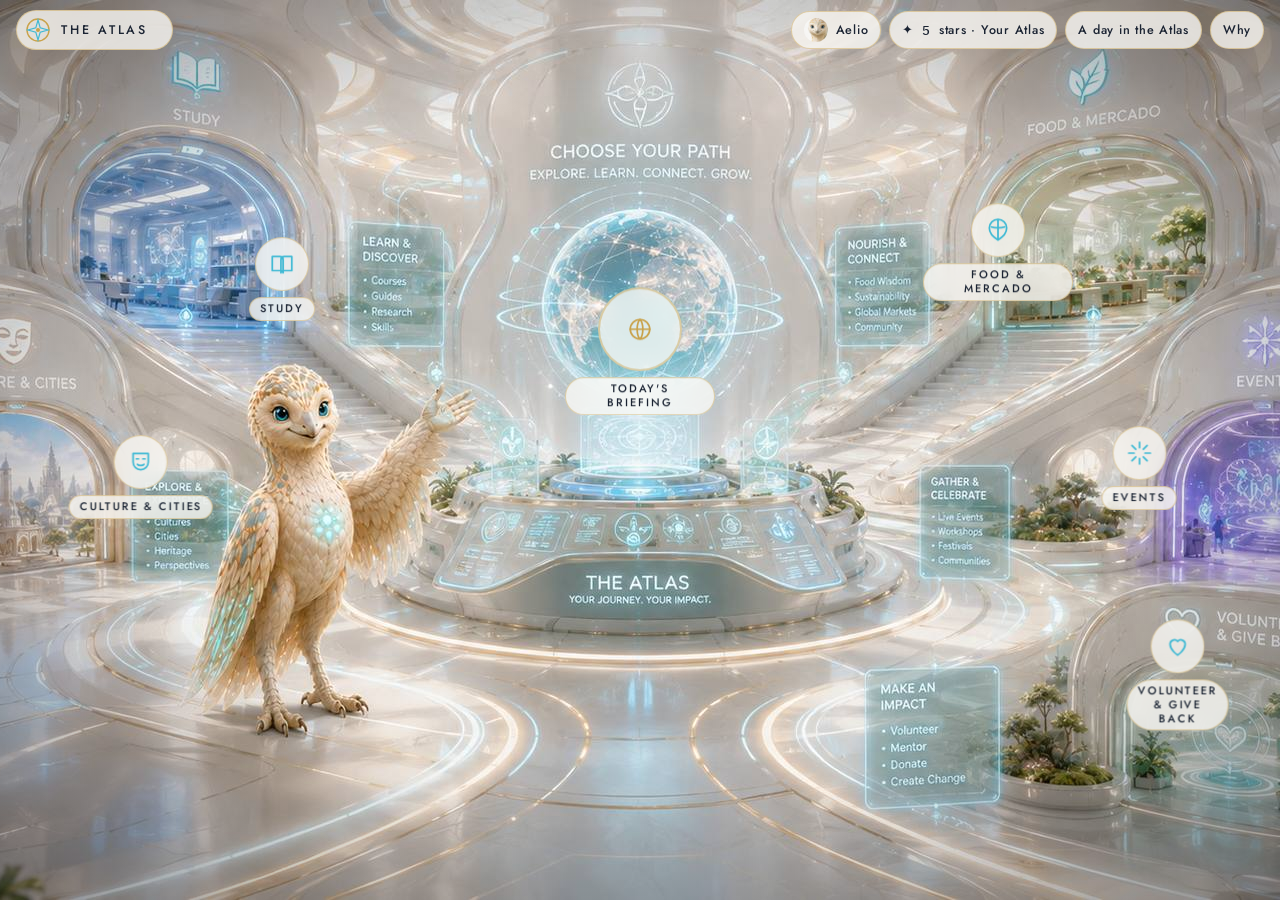
==== demos/atlas/index.html @ c63f5a44 "Portfolio site, demos and standard repo files" ====
<!doctype html><html><head><meta charset=utf8><meta name=viewport content="width=device-width,initial-scale=1,viewport-fit=cover"><style>:root{color-scheme:light;box-sizing:border-box;padding-top:env(safe-area-inset-top,0px);padding-bottom:env(safe-area-inset-bottom,0px)}html{scroll-padding-top:env(safe-area-inset-top,0px)}body{margin:0;padding:0;font:14px -apple-system,BlinkMacSystemFont,sans-serif;background:#faf9f5;color:#141413}img{max-width:100%}[hidden]:not([hidden=until-found i]){display:none!important}</style></head><body>
<title>The Atlas Prototype</title>
<link rel="preconnect" href="https://fonts.googleapis.com">
<link rel="preconnect" href="https://fonts.gstatic.com" crossorigin>
<link rel="stylesheet" href="https://fonts.googleapis.com/css2?family=Jost:wght@300;400;500;600&family=Source+Sans+3:ital,wght@0,400;0,500;0,600;1,400&family=IBM+Plex+Mono:wght@400;500&display=swap">
<style>
:root{
  --bg:#0B1322; --ink:#1B2433; --ink-on-dark:#F3EFE6; --muted:#5A6678; --gold:#C9A24A; --gold-deep:#9C7A2E; --cyan:#3FB9D4; --cyan-soft:#DDF3F8; --amber:#E8A55A;
  --glass:rgba(252,250,246,.78); --glass-strong:rgba(252,250,246,.92); --glass-edge:rgba(201,162,74,.45); --glass-dark:rgba(12,20,36,.62); --chip:rgba(255,255,255,.6);
  --display:"Jost","Futura","Trebuchet MS",sans-serif; --body:"Source Sans 3","Segoe UI",Helvetica,Arial,sans-serif; --mono:"IBM Plex Mono",Menlo,Consolas,monospace;
  color-scheme:light;
}
@media (prefers-color-scheme: dark){:root:not([data-theme="light"]){--glass:rgba(16,24,40,.74);--glass-strong:rgba(16,24,40,.9);--ink:#F3EFE6;--muted:#AEB8C8;--cyan-soft:#143039;--chip:rgba(20,30,48,.6);color-scheme:dark}}
:root[data-theme="dark"]{--glass:rgba(16,24,40,.74);--glass-strong:rgba(16,24,40,.9);--ink:#F3EFE6;--muted:#AEB8C8;--cyan-soft:#143039;--chip:rgba(20,30,48,.6);color-scheme:dark}
*{box-sizing:border-box}
html,body{height:100%}
body{margin:0;background:var(--bg);color:var(--ink);font-family:var(--body);font-size:15.5px;line-height:1.5;overflow:hidden}
button{font:inherit;color:inherit;cursor:pointer}
button:focus-visible,[tabindex]:focus-visible{outline:2px solid var(--cyan);outline-offset:2px}
.world{position:fixed;inset:0}
.bg{position:absolute;inset:0;background-size:cover;background-position:center 40%;transition:opacity .7s ease;opacity:0}
.bg.on{opacity:1}
.vignette{position:absolute;inset:0;background:radial-gradient(ellipse at center,transparent 55%,rgba(5,10,20,.45) 100%);pointer-events:none}
/* chrome */
.top{position:absolute;left:0;right:0;top:0;padding:calc(10px + env(safe-area-inset-top,0px)) 16px 10px;display:flex;align-items:center;justify-content:space-between;gap:12px;z-index:20;pointer-events:none}
.top>*{pointer-events:auto}
.wm{display:flex;align-items:center;gap:10px;background:var(--glass);backdrop-filter:blur(14px);border:1px solid var(--glass-edge);border-radius:999px;padding:6px 14px 6px 8px}
.wm svg{width:26px;height:26px}
.wm b{font-family:var(--display);font-weight:500;letter-spacing:.22em;font-size:12.5px;text-transform:uppercase}
.wm span{font-family:var(--display);font-weight:300;letter-spacing:.08em;font-size:12.5px;color:var(--muted)}
.chips{display:flex;gap:8px;flex-wrap:wrap;justify-content:flex-end}
.chip{display:inline-flex;align-items:center;gap:8px;background:var(--glass);backdrop-filter:blur(14px);border:1px solid var(--glass-edge);border-radius:999px;padding:6px 12px;font-family:var(--display);font-size:12.5px;letter-spacing:.06em;font-weight:500}
.chip img{width:24px;height:24px;border-radius:50%;object-fit:cover}
.chip .n{font-family:var(--mono);font-weight:500}
.chip[aria-pressed="true"]{background:var(--ink);color:var(--bg)}
/* hub hotspots */
.hot{position:absolute;transform:translate(-50%,-50%);z-index:10}
.hot button{display:flex;flex-direction:column;align-items:center;gap:6px;background:transparent;border:0;padding:6px}
.hot .ring{width:54px;height:54px;border-radius:50%;background:var(--glass);backdrop-filter:blur(10px);border:1.5px solid var(--glass-edge);display:grid;place-items:center;box-shadow:0 0 0 0 rgba(63,185,212,.5);transition:transform .25s,box-shadow .25s}
.hot .ring svg{width:26px;height:26px;stroke:var(--cyan);fill:none;stroke-width:1.6;stroke-linecap:round;stroke-linejoin:round}
.hot .lbl{font-family:var(--display);font-size:11px;letter-spacing:.18em;text-transform:uppercase;font-weight:500;color:var(--ink);background:var(--glass);backdrop-filter:blur(10px);border:1px solid var(--glass-edge);border-radius:999px;padding:4px 10px;text-align:center;max-width:150px;line-height:1.25}
.hot button:hover .ring,.hot button:focus-visible .ring{transform:scale(1.08);box-shadow:0 0 0 10px rgba(63,185,212,.18)}
.hot.globe .ring{width:84px;height:84px;border-width:2px;animation:breathe 4s ease-in-out infinite}
@keyframes breathe{0%,100%{box-shadow:0 0 0 0 rgba(63,185,212,.35)}50%{box-shadow:0 0 0 18px rgba(63,185,212,0)}}
.path{position:absolute;left:50%;top:calc(100% + 4px);transform:translateX(-50%);min-width:190px;background:var(--glass-strong);backdrop-filter:blur(16px);border:1px solid var(--glass-edge);border-radius:12px;padding:10px 12px;display:none;text-align:left}
.hot:hover .path,.hot:focus-within .path{display:block}
.path b{font-family:var(--display);font-size:11px;letter-spacing:.18em;text-transform:uppercase;font-weight:600;color:var(--gold-deep);display:block;margin-bottom:4px}
.path span{display:block;font-size:13.5px}
/* room panel */
.panel{position:absolute;top:calc(64px + env(safe-area-inset-top,0px));right:16px;bottom:16px;width:min(440px,calc(100% - 32px));background:var(--glass);backdrop-filter:blur(18px) saturate(1.1);border:1px solid var(--glass-edge);border-radius:18px;padding:20px 20px 18px;overflow:auto;z-index:15;transform:translateX(24px);opacity:0;pointer-events:none;transition:transform .4s cubic-bezier(.2,.8,.2,1),opacity .4s}
.panel.on{transform:none;opacity:1;pointer-events:auto}
.panel::-webkit-scrollbar{width:0}
.eyebrow{font-family:var(--display);font-size:11px;letter-spacing:.22em;text-transform:uppercase;font-weight:500;color:var(--gold-deep);margin:0 0 6px}
.h1{font-family:var(--display);font-weight:400;font-size:28px;line-height:1.1;letter-spacing:.02em;margin:0 0 8px}
.h2{font-family:var(--display);font-weight:500;font-size:16px;letter-spacing:.04em;margin:16px 0 8px}
.aelio{display:flex;gap:10px;align-items:flex-start;background:var(--chip);border-radius:12px;padding:10px 12px;margin:10px 0 14px}
.aelio img{width:36px;height:36px;border-radius:50%;object-fit:cover;flex:0 0 auto;box-shadow:0 0 0 2px var(--cyan)}
.aelio p{margin:0;font-size:14.5px;font-style:italic}
.verbs{display:flex;gap:6px;flex-wrap:wrap;margin:0 0 12px}
.verbs button{border:1px solid var(--glass-edge);background:var(--chip);border-radius:999px;padding:6px 12px;font-family:var(--display);font-size:11.5px;letter-spacing:.14em;text-transform:uppercase;font-weight:500}
.verbs button[aria-pressed="true"]{background:var(--gold);color:#2B1E04;border-color:var(--gold)}
.list{display:grid;gap:8px}
.item{display:flex;gap:10px;align-items:center;text-align:left;width:100%;border:1px solid var(--glass-edge);background:var(--chip);border-radius:12px;padding:10px 12px}
.item .ic{width:34px;height:34px;border-radius:50%;background:var(--cyan-soft);display:grid;place-items:center;flex:0 0 auto;font-size:16px}
.item b{font-family:var(--display);font-weight:500;letter-spacing:.03em;display:block}
.item small{display:block;color:var(--muted);font-size:13px}
.item[data-on="1"]{border-color:var(--gold);box-shadow:inset 0 0 0 1px var(--gold)}
.btn{display:inline-flex;align-items:center;justify-content:center;gap:8px;border:0;border-radius:12px;padding:11px 16px;font-family:var(--display);font-weight:500;letter-spacing:.1em;text-transform:uppercase;font-size:12.5px;background:var(--gold);color:#2B1E04;width:100%;margin-top:10px}
.btn.ghost{background:transparent;border:1px solid var(--glass-edge);color:inherit}
.btn.cyan{background:var(--cyan);color:#06262E}
.card{border:1px solid var(--glass-edge);border-radius:12px;padding:12px;background:var(--chip);margin:8px 0}
.phr{display:flex;align-items:center;justify-content:space-between;gap:8px;padding:8px 0;border-bottom:1px dashed var(--glass-edge)}
.phr:last-child{border-bottom:0}
.phr b{font-weight:600}.phr i{color:var(--muted);font-size:13.5px;display:block;font-style:normal}
.phr button{border:1px solid var(--glass-edge);background:transparent;border-radius:999px;width:34px;height:34px;flex:0 0 auto}
.opt{display:block;width:100%;text-align:left;border:1px solid var(--glass-edge);background:var(--chip);border-radius:10px;padding:10px 12px;margin:6px 0}
.opt[data-s="right"]{border-color:#3BA776;background:rgba(59,167,118,.15)}
.opt[data-s="wrong"]{border-color:var(--amber);background:rgba(232,165,90,.18)}
.meta{font-family:var(--mono);font-size:12px;color:var(--muted)}
.pattern{font-size:13px;color:var(--muted);margin:6px 0 0}
.steps{display:flex;gap:6px;margin:4px 0 12px}.steps i{flex:1;height:4px;border-radius:99px;background:var(--glass-edge)}.steps i.on{background:var(--cyan)}
.toast{position:absolute;left:50%;top:calc(72px + env(safe-area-inset-top,0px));transform:translateX(-50%);background:var(--glass-strong);border:1px solid var(--glass-edge);backdrop-filter:blur(12px);padding:8px 16px;border-radius:999px;font-family:var(--display);font-size:12.5px;letter-spacing:.1em;text-transform:uppercase;z-index:40}
.toast[hidden]{display:none}
/* drawers */
.drawer{position:absolute;top:calc(64px + env(safe-area-inset-top,0px));left:16px;bottom:16px;width:min(460px,calc(100% - 32px));background:var(--glass-strong);backdrop-filter:blur(18px);border:1px solid var(--glass-edge);border-radius:18px;padding:20px;overflow:auto;z-index:25;transform:translateX(-24px);opacity:0;pointer-events:none;transition:transform .4s cubic-bezier(.2,.8,.2,1),opacity .4s}
.drawer.on{transform:none;opacity:1;pointer-events:auto}
.drawer::-webkit-scrollbar{width:0}
.const{width:100%;height:190px;border-radius:12px;background:radial-gradient(ellipse at 50% 120%,#1A2C52 0%,#0B1322 70%);display:block}
.ribbons{display:flex;gap:8px;flex-wrap:wrap;margin:6px 0}
.ribbon{padding:4px 10px;border-radius:4px 4px 10px 10px;font-family:var(--display);font-size:11.5px;letter-spacing:.12em;text-transform:uppercase;color:#fff;background:var(--cyan)}
.ribbon.es{background:#C84B31}.ribbon.ja{background:#B6456F}.ribbon.it{background:#2E8B57}.ribbon.ar{background:#B8862A}
.journey{border-left:2px solid var(--glass-edge);margin:8px 0 0 8px;padding-left:14px}
.jrow{position:relative;padding:0 0 12px}
.jrow:before{content:"";position:absolute;left:-20px;top:6px;width:10px;height:10px;border-radius:50%;background:var(--gold);box-shadow:0 0 0 3px var(--glass-strong)}
.jrow b{font-family:var(--display);font-weight:500;letter-spacing:.06em}
.jrow p{margin:2px 0 0;font-size:13.5px;color:var(--muted)}
/* tour bar */
.tour{position:absolute;left:50%;bottom:calc(16px + env(safe-area-inset-bottom,0px));transform:translateX(-50%);background:var(--glass-strong);backdrop-filter:blur(16px);border:1px solid var(--glass-edge);border-radius:16px;padding:12px 14px;width:min(560px,calc(100% - 32px));z-index:30;display:none}
.tour.on{display:block}
.tour .dots{display:flex;gap:5px;margin-bottom:8px}.tour .dots i{flex:1;height:3px;border-radius:99px;background:var(--glass-edge)}.tour .dots i.on{background:var(--gold)}
.tour p{margin:0 0 8px;font-size:14.5px}
.tour .row{display:flex;gap:8px;justify-content:space-between;align-items:center}
.tour .row button{border:1px solid var(--glass-edge);background:var(--chip);border-radius:999px;padding:6px 12px;font-family:var(--display);font-size:11.5px;letter-spacing:.12em;text-transform:uppercase}
.tour .row .go{background:var(--gold);color:#2B1E04;border-color:var(--gold)}
/* notes */
.notes{position:absolute;right:16px;bottom:calc(16px + env(safe-area-inset-bottom,0px));width:min(440px,calc(100% - 32px));max-height:46%;overflow:auto;background:var(--glass-strong);backdrop-filter:blur(16px);border:1px solid var(--glass-edge);border-radius:16px;padding:14px 16px;z-index:26;display:none;font-size:13.5px}
.notes.on{display:block}
.notes h3{font-family:var(--display);font-weight:500;letter-spacing:.14em;text-transform:uppercase;font-size:11.5px;margin:0 0 8px;color:var(--gold-deep)}
.notes .m{border-left:2px solid var(--cyan);padding:4px 10px;margin:0 0 8px}
.notes .m b{display:block;font-family:var(--display);font-weight:500}
.notes .m span{color:var(--muted);font-size:13px}
.hublist{display:none}
@media (max-width:760px){
  body{overflow:auto}
  .world{position:relative;inset:auto;height:auto;min-height:100%}
  .bg{position:fixed}
  .hot{display:none}
  .hublist{display:grid;gap:8px;position:relative;z-index:10;margin:52svh 16px 16px;background:var(--glass);backdrop-filter:blur(14px);border:1px solid var(--glass-edge);border-radius:16px;padding:12px}
  .hublist .item{background:var(--glass-strong)}
  .panel,.drawer{position:relative;top:auto;left:auto;right:auto;bottom:auto;width:auto;margin:16px;transform:none;display:none}
  .panel.on,.drawer.on{display:block}
  .panel{margin-top:44svh}
  .notes{position:relative;right:auto;bottom:auto;width:auto;margin:16px;max-height:none}
  .tour{position:fixed}
}
@media (prefers-reduced-motion: reduce){.bg,.panel,.drawer{transition:none}.hot.globe .ring{animation:none}}
</style>

<div class="world" id="world">
  <div class="bg" id="bgA"></div><div class="bg" id="bgB"></div><div class="vignette"></div>

  <header class="top">
    <button type="button" class="wm" id="home" aria-label="Back to the Atlas">
      <svg viewBox="0 0 26 26" aria-hidden="true"><circle cx="13" cy="13" r="11" fill="none" stroke="#C9A24A" stroke-width="1.4"/><path d="M13 3l2.2 7.8L23 13l-7.8 2.2L13 23l-2.2-7.8L3 13l7.8-2.2z" fill="none" stroke="#3FB9D4" stroke-width="1.2"/><circle cx="13" cy="13" r="2" fill="#C9A24A"/></svg>
      <b>The Atlas</b><span id="crumb"></span>
    </button>
    <div class="chips">
      <button type="button" class="chip" id="chip-aelio" title="Aelio"><img src="[data-uri]" alt=""><span id="aelio-chip-text">Aelio</span></button>
      <button type="button" class="chip" id="chip-const" aria-pressed="false" title="Your Atlas">✦ <span class="n" id="starcount">0</span> stars · Your Atlas</button>
      <button type="button" class="chip" id="chip-tour" aria-pressed="false">A day in the Atlas</button>
      <button type="button" class="chip" id="chip-notes" aria-pressed="false">Why</button>
    </div>
  </header>

  <div id="hotspots"></div>
  <div class="hublist" id="hublist"></div>
  <aside class="panel" id="panel" aria-live="polite"></aside>
  <aside class="drawer" id="drawer"></aside>
  <div class="tour" id="tour"></div>
  <aside class="notes" id="notes"></aside>
  <div class="toast" id="toast" hidden></div>
</div>

<script>
(function(){
"use strict";
const IMG={hub:"[data-uri]",exterior:"[data-uri]",hubnight:"[data-uri]",mercado:"[data-uri]",districts:"[data-uri]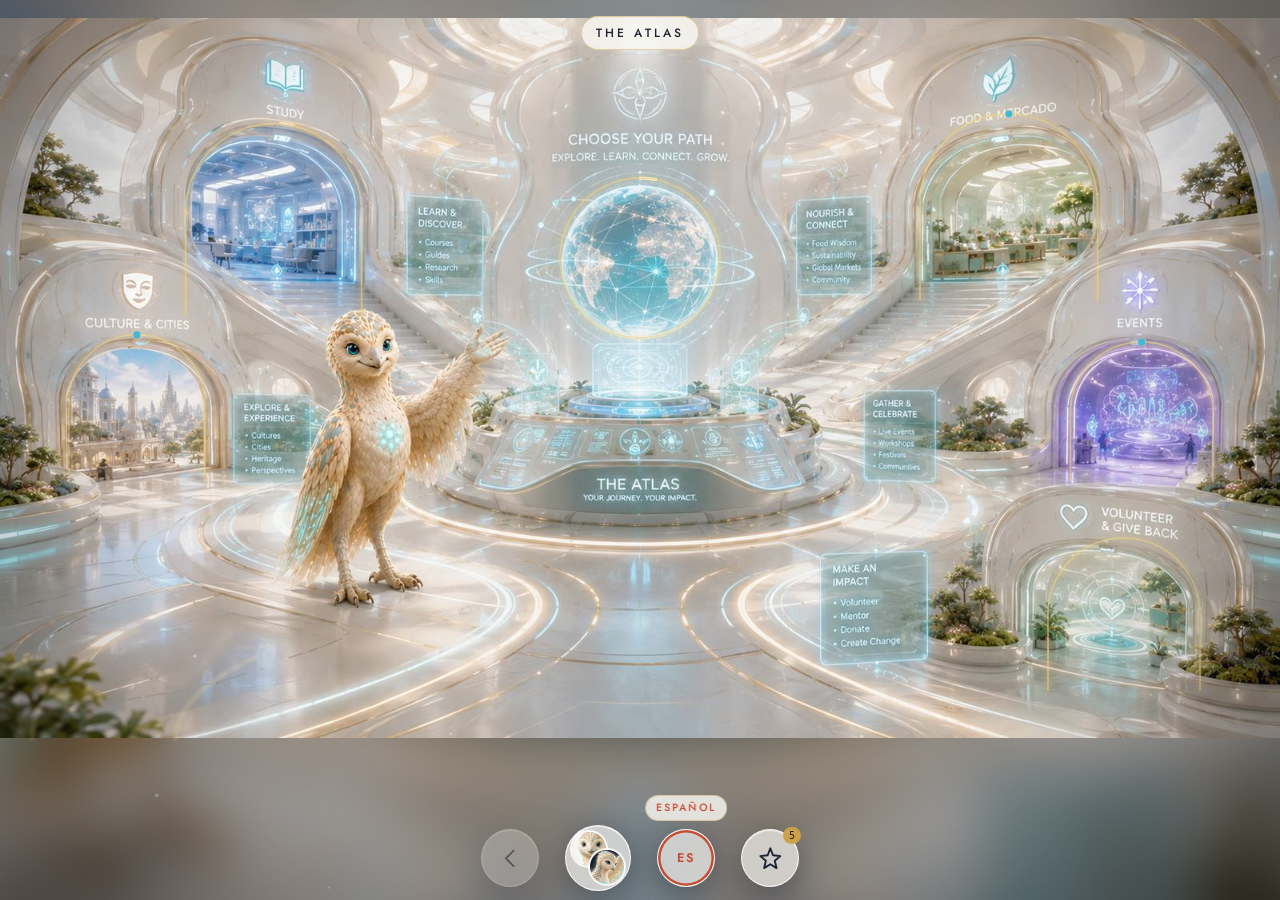
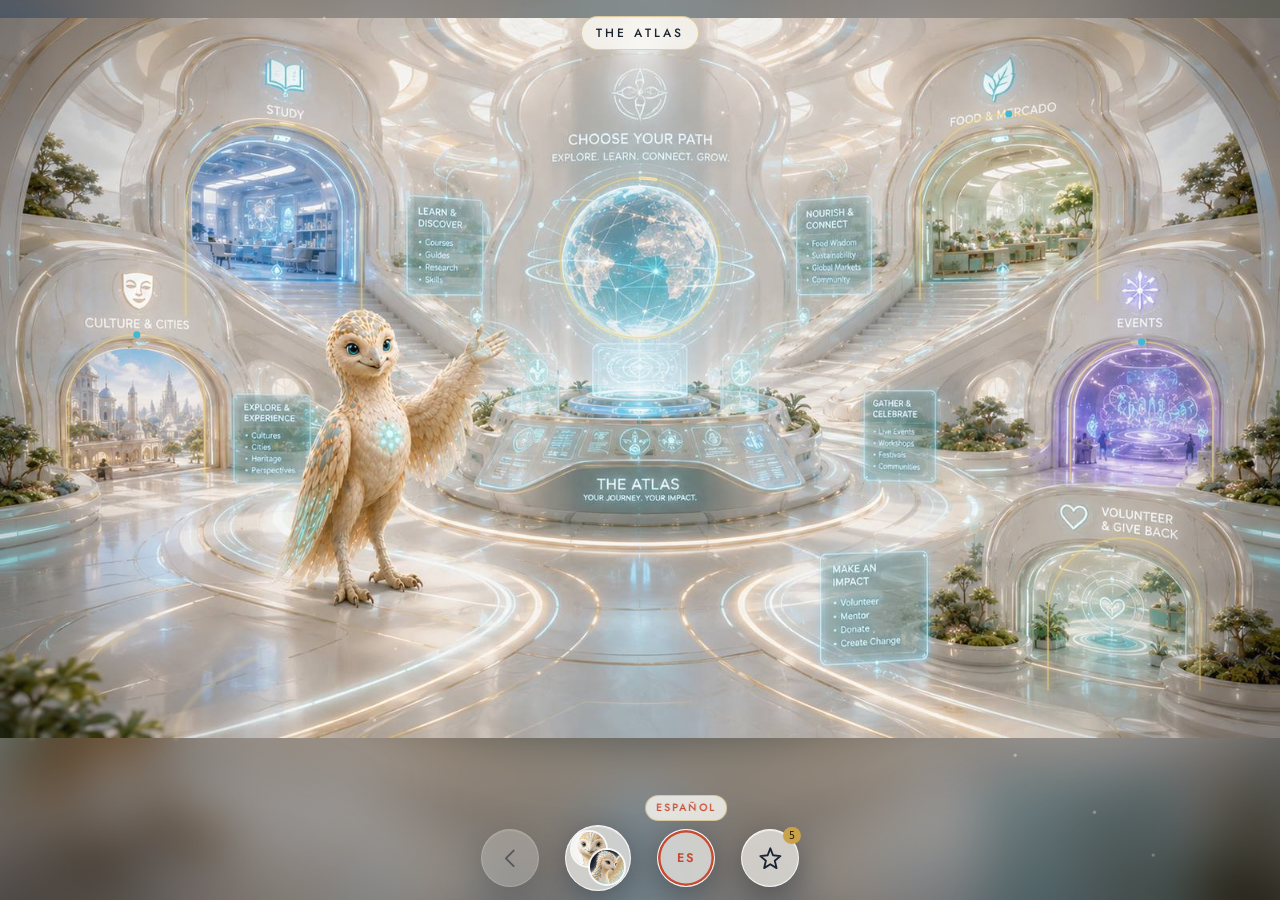
